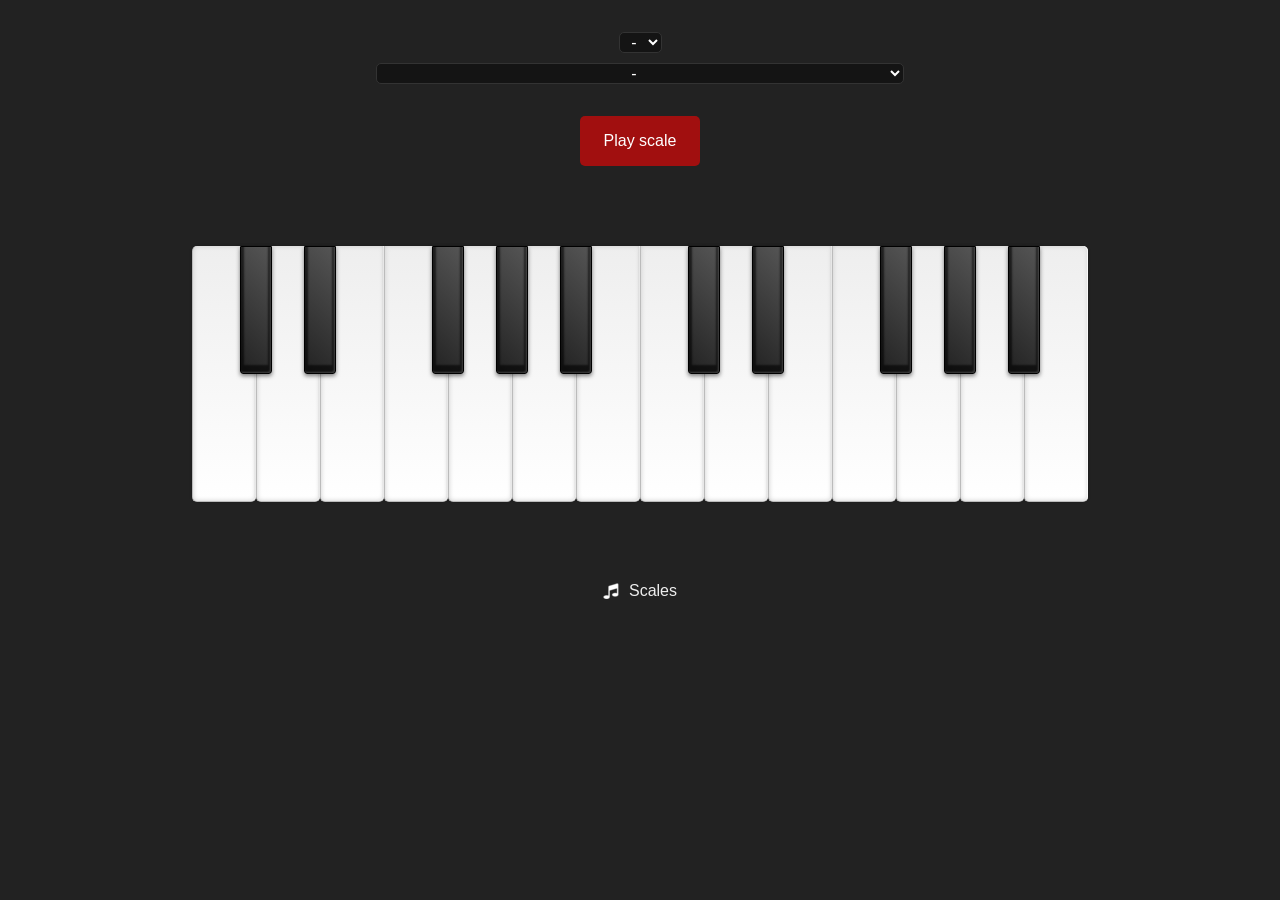
==== index.html @ a572e0eb "test upload" ====
<!DOCTYPE html>
<html lang="en">
<head>
  <meta charset="UTF-8">
  <meta name="viewport" content="width=device-width, initial-scale=1.0">
  <link rel="stylesheet" href="styles.css">
  <link rel="icon" href="https://www.scales-chords.com/favicon.ico">
  <script src="index.js" defer></script>
  <script src="defer.js" defer></script>
  <title>Scales</title>
</head>
<body>
  <div id="selection-container">
    <div id="root-select-container">
      <select id="root-select" class="no-select">
        <option value="" disabled selected>-</option>
        <option value="C">C</option>
        <option value="C#">C♯</option>
        <option value="Db">D♭</option>
        <option value="D">D</option>
        <option value="D#">D♯</option>
        <option value="Eb">E♭</option>
        <option value="E">E</option>
        <option value="E#">E♯</option>
        <option value="Fb">F♭</option>
        <option value="F">F</option>
        <option value="F#">F♯</option>
        <option value="Gb">G♭</option>
        <option value="G">G</option>
        <option value="G#">G♯</option>
        <option value="Ab">A♭</option>
        <option value="A">A</option>
        <option value="A#">A♯</option>
        <option value="Bb">B♭</option>
        <option value="B">B</option>
        <option value="B#">B♯</option>
        <option value="Cb">C♭</option>
      </select>
    </div>
    <div id="scale-select-container">
      <select id="scale-select" class="no-select">
        <option value="" disabled selected>-</option>
      </select>
    </div>
  </div>
  <div id="output-container">
    <p id="output"></p>
    <button disabled id="play" onclick="playScale([currentRoot].concat(applySuite(currentRoot, currentScale)))" class="no-select">Play scale</button>
  </div>
  <div id="keys-container">
    <ul class="no-select">
      <li class="key white c" ><span></span></li>
      <li class="key black cs"><span></span></li>
      <li class="key white d" ><span></span></li>
      <li class="key black ds"><span></span></li>
      <li class="key white e" ><span></span></li>
      <li class="key white f" ><span></span></li>
      <li class="key black fs"><span></span></li>
      <li class="key white g" ><span></span></li>
      <li class="key black gs"><span></span></li>
      <li class="key white a" ><span></span></li>
      <li class="key black as"><span></span></li>
      <li class="key white b" ><span></span></li>
      <li class="key white c" ><span></span></li>
      <li class="key black cs"><span></span></li>
      <li class="key white d" ><span></span></li>
      <li class="key black ds"><span></span></li>
      <li class="key white e" ><span></span></li>
      <li class="key white f" ><span></span></li>
      <li class="key black fs"><span></span></li>
      <li class="key white g" ><span></span></li>
      <li class="key black gs"><span></span></li>
      <li class="key white a" ><span></span></li>
      <li class="key black as"><span></span></li>
      <li class="key white b" ><span></span></li> 
    </ul>
  </div>
  <footer>
    <a class="footer-link" href="./scales.json" target="_blank"><img src="./favicon.ico" alt="Scales"><span>Scales</span></a>
  </footer>
</body>
</html>
---- styles.css ----
* {
  box-sizing: border-box;
  font-family: 'Segoe UI', Tahoma, Geneva, Verdana, sans-serif;
}

p {
  color: #eee;
}

body {
  margin: 0;
  background: #222
}

ul {
  padding-inline-start: 0;
  height: 256px;
  width: calc(64px * 14);
  margin: 5em auto;
  position: relative;
  border-radius: 1em;
}

li {
  margin: 0;
  padding: 0;
  list-style: none;
  position: relative;
  float: left
}

.white {
  height: 16em;
  width: 4em;
  z-index: 1;
  border-left: 1px solid #bbb;
  border-bottom: 1px solid #bbb;
  border-radius: 0 0 5px 5px;
  box-shadow: -1px 0 0 rgba(255,255,255,0.8) inset,0 0 5px #ccc inset,0 0 3px rgba(0,0,0,0.2);
  background: linear-gradient(to bottom,#eee 0%,#fff 100%)
}


.black {
  height:8em;
  width:2em;
  margin:0 0 0 -1em;
  z-index:2;
  border:1px solid #000;
  border-radius:0 0 3px 3px;
  box-shadow:-1px -1px 2px rgba(255,255,255,0.2) inset,0 -5px 2px 3px rgba(0,0,0,0.6) inset,0 2px 4px rgba(0,0,0,0.5);
  background:linear-gradient(45deg,#222 0%,#555 100%)
}


.d, .e, .g, .a, .b {
  margin:0 0 0 -1em
}

ul li:first-child {
  border-radius:5px 0 5px 5px
}

ul li:last-child {
  border-radius:0 5px 5px 5px
}

.white.focus {
  background: linear-gradient(to bottom,#ddd 0%,#eee 100%)
}

.black.focus {
  background: linear-gradient(45deg,#111 0%,#444 100%)
}

.white.focus-root {
  background: linear-gradient(to bottom,#ccc 0%,#ddd 100%)
}

.black.focus-root {
  background: linear-gradient(45deg,#000 0%,#333 100%)
}

span {
  display: table;
  margin: 0 auto 0 auto;
  height: 100%;
  vertical-align: middle;
}

.white > span {
  padding-top: 230%;
}

.black > span {
  padding-top: 170%;
  color: #eee;
}

.no-select {
  user-select: none;
}

button {
  background-color: rgb(161, 15, 15);
  border-radius: 5px;
  border: none;
  color: white;
  padding: 1em 1.5em;
  text-align: center;
  text-decoration: none;
  display: inline-block;
  font-size: 16px;
  cursor: pointer;
}

button:hover {
  background-color: rgb(173, 38, 38);
}

button:active {
  background-color: rgb(107, 10, 10);
}

select {
  background-color: #141414;
  border-radius: 5px;
  border: #333 solid .1px;
  color: white;
  text-align: center;
  text-decoration: none;
  display: inline-block;
  font-size: 16px;
}

::-webkit-scrollbar {
  display: none;
}

#selection-container, #output-container {
  display: flex;
  flex-direction: column;
  align-items: center;
}

#selection-container {
  margin-top: 2em;
}

#scale-select-container {
  margin-top: 10px;
}

footer {
  display: flex;
  flex-direction: row;
  flex-wrap: wrap;
  align-content: center;
  justify-content: center;
  align-items: center;
}

footer * {
  color: #eee;
}

.footer-link {
  display: flex;
  flex-direction: row;
  align-items: center;
  text-decoration: none;
  font-size: 1em;
}

.footer-link * {
  margin: 0 5px;
}
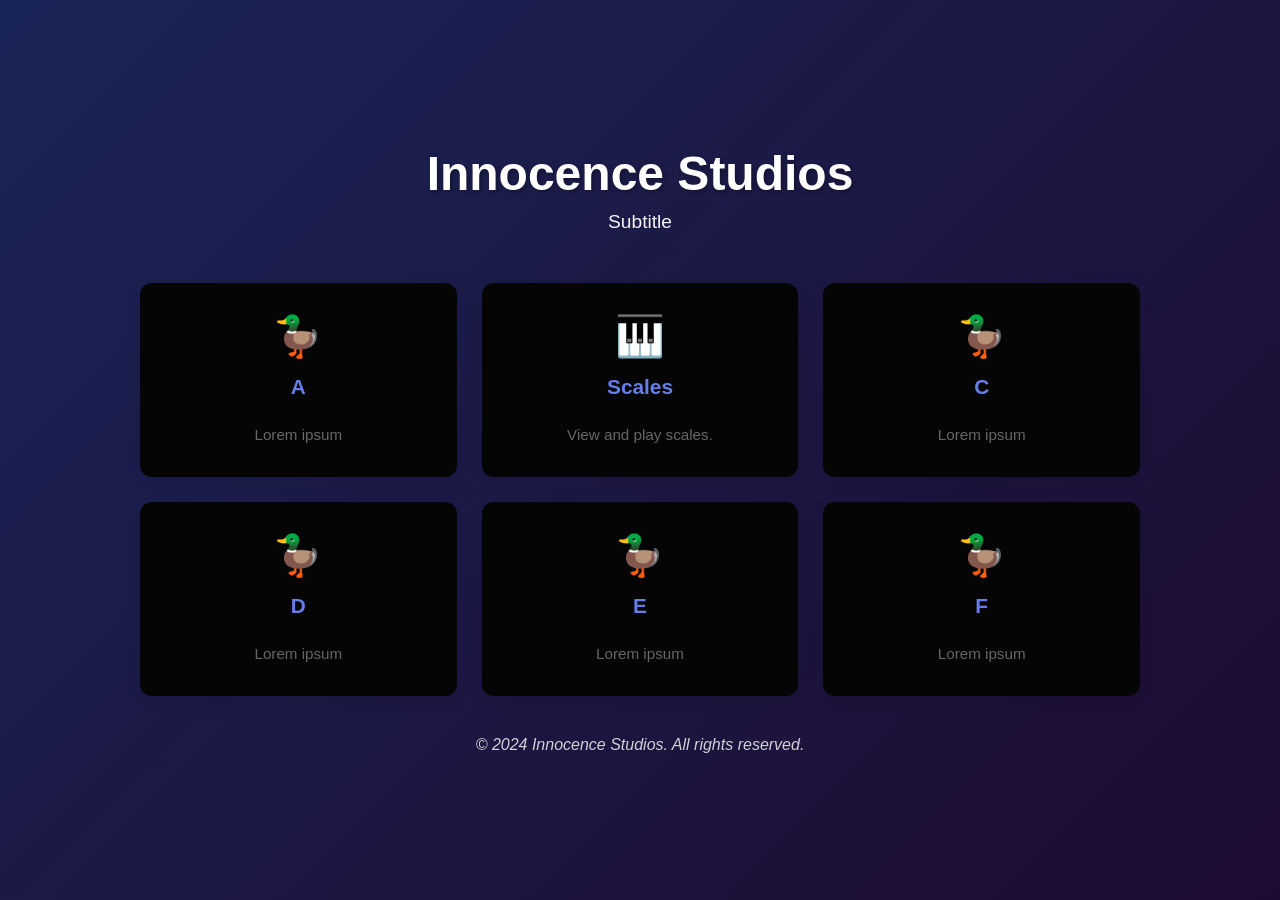
==== commit 9892f47a: "Added homepage" ====
--- a/index.html
+++ b/index.html
@@ -4,79 +4,68 @@
   <meta charset="UTF-8">
   <meta name="viewport" content="width=device-width, initial-scale=1.0">
   <link rel="stylesheet" href="styles.css">
-  <link rel="icon" href="https://www.scales-chords.com/favicon.ico">
-  <script src="index.js" defer></script>
-  <script src="defer.js" defer></script>
-  <title>Scales</title>
+  <title>Innocence Studios</title>
 </head>
 <body>
-  <div id="selection-container">
-    <div id="root-select-container">
-      <select id="root-select" class="no-select">
-        <option value="" disabled selected>-</option>
-        <option value="C">C</option>
-        <option value="C#">C♯</option>
-        <option value="Db">D♭</option>
-        <option value="D">D</option>
-        <option value="D#">D♯</option>
-        <option value="Eb">E♭</option>
-        <option value="E">E</option>
-        <option value="E#">E♯</option>
-        <option value="Fb">F♭</option>
-        <option value="F">F</option>
-        <option value="F#">F♯</option>
-        <option value="Gb">G♭</option>
-        <option value="G">G</option>
-        <option value="G#">G♯</option>
-        <option value="Ab">A♭</option>
-        <option value="A">A</option>
-        <option value="A#">A♯</option>
-        <option value="Bb">B♭</option>
-        <option value="B">B</option>
-        <option value="B#">B♯</option>
-        <option value="Cb">C♭</option>
-      </select>
+  <div class="container">
+    <div class="header">
+      <h1>Innocence Studios</h1>
+      <p>Subtitle</p>
     </div>
-    <div id="scale-select-container">
-      <select id="scale-select" class="no-select">
-        <option value="" disabled selected>-</option>
-      </select>
+    
+    <div class="links-grid">
+      <div class="link-card">
+        <a href="">
+          <div class="icon">🦆</div>
+          <h3>A</h3>
+          <p>Lorem ipsum</p>
+        </a>
+      </div>
+      
+      <div class="link-card">
+        <a href="/scales">
+          <div class="icon">🎹</div>
+          <h3>Scales</h3>
+          <p>View and play scales.</p>
+        </a>
+      </div>
+      
+      <div class="link-card">
+        <a href="">
+          <div class="icon">🦆</div>
+          <h3>C</h3>
+          <p>Lorem ipsum</p>
+        </a>
+      </div>
+      
+      <div class="link-card">
+        <a href="">
+          <div class="icon">🦆</div>
+          <h3>D</h3>
+          <p>Lorem ipsum</p>
+        </a>
+      </div>
+      
+      <div class="link-card">
+        <a href="">
+          <div class="icon">🦆</div>
+          <h3>E</h3>
+          <p>Lorem ipsum</p>
+        </a>
+      </div>
+      
+      <div class="link-card">
+        <a href="">
+          <div class="icon">🦆</div>
+          <h3>F</h3>
+          <p>Lorem ipsum</p>
+        </a>
+      </div>
+    </div>
+    
+    <div class="footer">
+      <p><i>&copy; 2024 Innocence Studios. All rights reserved.</i></p>
     </div>
   </div>
-  <div id="output-container">
-    <p id="output"></p>
-    <button disabled id="play" onclick="playScale([currentRoot].concat(applySuite(currentRoot, currentScale)))" class="no-select">Play scale</button>
-  </div>
-  <div id="keys-container">
-    <ul class="no-select">
-      <li class="key white c" ><span></span></li>
-      <li class="key black cs"><span></span></li>
-      <li class="key white d" ><span></span></li>
-      <li class="key black ds"><span></span></li>
-      <li class="key white e" ><span></span></li>
-      <li class="key white f" ><span></span></li>
-      <li class="key black fs"><span></span></li>
-      <li class="key white g" ><span></span></li>
-      <li class="key black gs"><span></span></li>
-      <li class="key white a" ><span></span></li>
-      <li class="key black as"><span></span></li>
-      <li class="key white b" ><span></span></li>
-      <li class="key white c" ><span></span></li>
-      <li class="key black cs"><span></span></li>
-      <li class="key white d" ><span></span></li>
-      <li class="key black ds"><span></span></li>
-      <li class="key white e" ><span></span></li>
-      <li class="key white f" ><span></span></li>
-      <li class="key black fs"><span></span></li>
-      <li class="key white g" ><span></span></li>
-      <li class="key black gs"><span></span></li>
-      <li class="key white a" ><span></span></li>
-      <li class="key black as"><span></span></li>
-      <li class="key white b" ><span></span></li> 
-    </ul>
-  </div>
-  <footer>
-    <a class="footer-link" href="./scales.json" target="_blank"><img src="./favicon.ico" alt="Scales"><span>Scales</span></a>
-  </footer>
 </body>
 </html>
--- a/styles.css
+++ b/styles.css
@@ -1,177 +1,93 @@
+
 * {
+  margin: 0;
+  padding: 0;
   box-sizing: border-box;
-  font-family: 'Segoe UI', Tahoma, Geneva, Verdana, sans-serif;
-}
-
-p {
-  color: #eee;
 }
 
 body {
-  margin: 0;
-  background: #222
+  font-family: 'Segoe UI', Tahoma, Geneva, Verdana, sans-serif;
+  background: linear-gradient(135deg, #1a2557 0%, #1e0b31 100%);
+  min-height: 100vh;
+  display: flex;
+  align-items: center;
+  justify-content: center;
+  padding: 20px;
 }
 
-ul {
-  padding-inline-start: 0;
-  height: 256px;
-  width: calc(64px * 14);
-  margin: 5em auto;
-  position: relative;
-  border-radius: 1em;
+.container {
+  max-width: 1000px;
+  width: 100%;
 }
 
-li {
-  margin: 0;
-  padding: 0;
-  list-style: none;
-  position: relative;
-  float: left
+.header {
+  text-align: center;
+  color: white;
+  margin-bottom: 50px;
 }
 
-.white {
-  height: 16em;
-  width: 4em;
-  z-index: 1;
-  border-left: 1px solid #bbb;
-  border-bottom: 1px solid #bbb;
-  border-radius: 0 0 5px 5px;
-  box-shadow: -1px 0 0 rgba(255,255,255,0.8) inset,0 0 5px #ccc inset,0 0 3px rgba(0,0,0,0.2);
-  background: linear-gradient(to bottom,#eee 0%,#fff 100%)
+.header h1 {
+  font-size: 3rem;
+  margin-bottom: 10px;
+  text-shadow: 2px 2px 4px rgba(0,0,0,0.3);
 }
 
-
-.black {
-  height:8em;
-  width:2em;
-  margin:0 0 0 -1em;
-  z-index:2;
-  border:1px solid #000;
-  border-radius:0 0 3px 3px;
-  box-shadow:-1px -1px 2px rgba(255,255,255,0.2) inset,0 -5px 2px 3px rgba(0,0,0,0.6) inset,0 2px 4px rgba(0,0,0,0.5);
-  background:linear-gradient(45deg,#222 0%,#555 100%)
+.header p {
+  font-size: 1.2rem;
+  opacity: 0.95;
 }
 
-
-.d, .e, .g, .a, .b {
-  margin:0 0 0 -1em
+.links-grid {
+  display: grid;
+  grid-template-columns: repeat(auto-fit, minmax(250px, 1fr));
+  gap: 25px;
+  margin-bottom: 40px;
 }
 
-ul li:first-child {
-  border-radius:5px 0 5px 5px
-}
-
-ul li:last-child {
-  border-radius:0 5px 5px 5px
-}
-
-.white.focus {
-  background: linear-gradient(to bottom,#ddd 0%,#eee 100%)
-}
-
-.black.focus {
-  background: linear-gradient(45deg,#111 0%,#444 100%)
-}
-
-.white.focus-root {
-  background: linear-gradient(to bottom,#ccc 0%,#ddd 100%)
-}
-
-.black.focus-root {
-  background: linear-gradient(45deg,#000 0%,#333 100%)
-}
-
-span {
-  display: table;
-  margin: 0 auto 0 auto;
-  height: 100%;
-  vertical-align: middle;
-}
-
-.white > span {
-  padding-top: 230%;
-}
-
-.black > span {
-  padding-top: 170%;
-  color: #eee;
-}
-
-.no-select {
-  user-select: none;
-}
-
-button {
-  background-color: rgb(161, 15, 15);
-  border-radius: 5px;
-  border: none;
-  color: white;
-  padding: 1em 1.5em;
+.link-card {
+  background: #050505;
+  border-radius: 12px;
+  padding: 30px;
   text-align: center;
-  text-decoration: none;
-  display: inline-block;
-  font-size: 16px;
+  transition: transform 0.3s ease, box-shadow 0.3s ease;
+  box-shadow: 0 4px 15px rgba(0,0,0,0.1);
   cursor: pointer;
 }
 
-button:hover {
-  background-color: rgb(173, 38, 38);
+.link-card:hover {
+  background: #060606;
+  transform: scale(1.05);
+  box-shadow: 0 8px 25px rgba(0,0,0,0.2);
 }
 
-button:active {
-  background-color: rgb(107, 10, 10);
-}
-
-select {
-  background-color: #141414;
-  border-radius: 5px;
-  border: #333 solid .1px;
-  color: white;
-  text-align: center;
+.link-card a {
   text-decoration: none;
-  display: inline-block;
-  font-size: 16px;
-}
-
-::-webkit-scrollbar {
-  display: none;
-}
-
-#selection-container, #output-container {
+  color: #333;
   display: flex;
   flex-direction: column;
   align-items: center;
+  gap: 15px;
 }
 
-#selection-container {
-  margin-top: 2em;
+.link-card .icon {
+  font-size: 2.5rem;
 }
 
-#scale-select-container {
-  margin-top: 10px;
+.link-card h3 {
+  font-size: 1.3rem;
+  color: #667eea;
+  margin-bottom: 10px;
 }
 
-footer {
-  display: flex;
-  flex-direction: row;
-  flex-wrap: wrap;
-  align-content: center;
-  justify-content: center;
-  align-items: center;
+.link-card p {
+  color: #666;
+  font-size: 0.95rem;
+  line-height: 1.5;
 }
 
-footer * {
-  color: #eee;
-}
-
-.footer-link {
-  display: flex;
-  flex-direction: row;
-  align-items: center;
-  text-decoration: none;
-  font-size: 1em;
-}
-
-.footer-link * {
-  margin: 0 5px;
+.footer {
+  text-align: center;
+  color: white;
+  opacity: 0.8;
+  margin-top: 40px;
 }
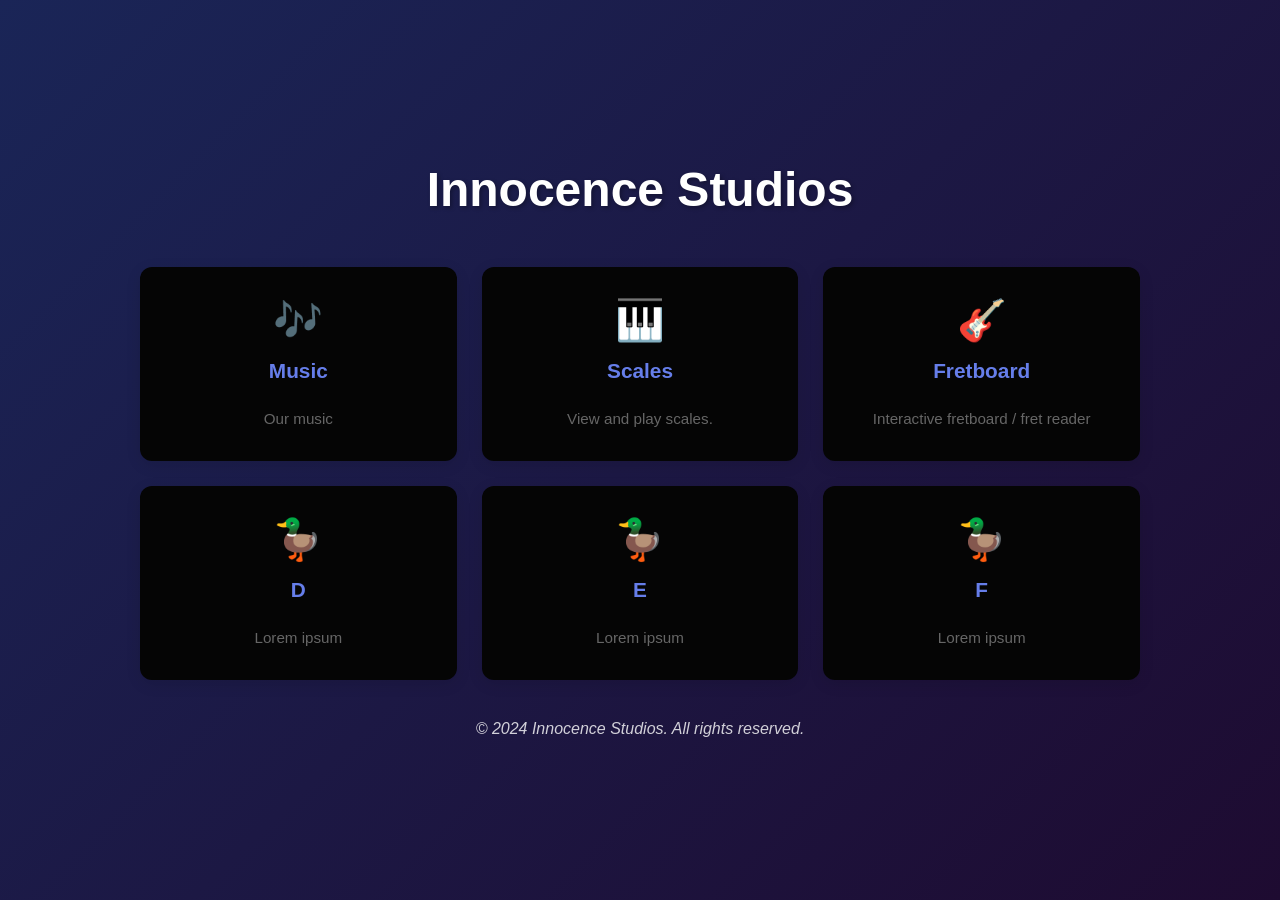
==== commit 94dec338: "Added fret reader and music pages" ====
--- a/index.html
+++ b/index.html
@@ -8,17 +8,16 @@
 </head>
 <body>
   <div class="container">
-    <div class="header">
+    <header>
       <h1>Innocence Studios</h1>
-      <p>Subtitle</p>
-    </div>
+    </header>
     
     <div class="links-grid">
       <div class="link-card">
-        <a href="">
-          <div class="icon">🦆</div>
-          <h3>A</h3>
-          <p>Lorem ipsum</p>
+        <a href="./music">
+          <div class="icon">🎶</div>
+          <h3>Music</h3>
+          <p>Our music</p>
         </a>
       </div>
       
@@ -31,10 +30,10 @@
       </div>
       
       <div class="link-card">
-        <a href="">
-          <div class="icon">🦆</div>
-          <h3>C</h3>
-          <p>Lorem ipsum</p>
+        <a href="./fretboard">
+          <div class="icon">🎸</div>
+          <h3>Fretboard</h3>
+          <p>Interactive fretboard / fret reader</p>
         </a>
       </div>
       
--- a/styles.css
+++ b/styles.css
@@ -20,19 +20,19 @@
   width: 100%;
 }
 
-.header {
+header {
   text-align: center;
   color: white;
   margin-bottom: 50px;
 }
 
-.header h1 {
+header h1 {
   font-size: 3rem;
   margin-bottom: 10px;
   text-shadow: 2px 2px 4px rgba(0,0,0,0.3);
 }
 
-.header p {
+header p {
   font-size: 1.2rem;
   opacity: 0.95;
 }
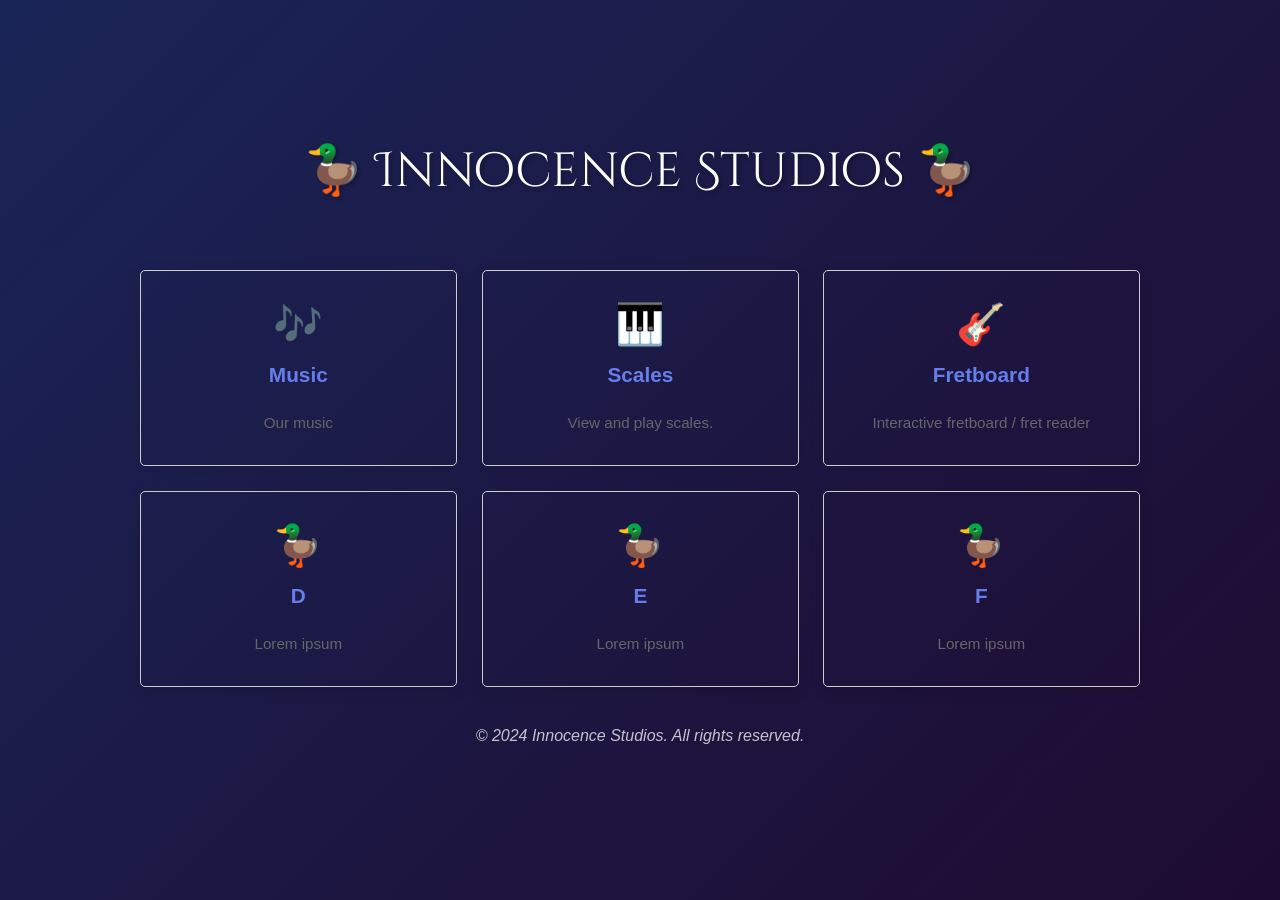
==== commit 6f596a67: "CSS additions, some tweaks" ====
--- a/index.html
+++ b/index.html
@@ -2,17 +2,23 @@
 <html lang="en">
 <head>
   <meta charset="UTF-8">
+  <link rel="icon" href="./favicon.ico">
   <meta name="viewport" content="width=device-width, initial-scale=1.0">
   <link rel="stylesheet" href="styles.css">
+  <link rel="stylesheet" href="global.css">
+  <link rel="preconnect" href="https://fonts.googleapis.com">
+  <link rel="preconnect" href="https://fonts.gstatic.com" crossorigin>
+  <link href="https://fonts.googleapis.com/css2?family=Cinzel+Decorative:wght@400;700;900&family=Cinzel:wght@400..900&display=swap" rel="stylesheet">
+  <script src="./3d.js" defer></script>
   <title>Innocence Studios</title>
 </head>
 <body>
   <div class="container">
     <header>
-      <h1>Innocence Studios</h1>
+      <h1>🦆 Innocence Studios 🦆</h1>
     </header>
     
-    <div class="links-grid">
+    <div class="links-grid no-select">
       <div class="link-card">
         <a href="./music">
           <div class="icon">🎶</div>
@@ -62,9 +68,9 @@
       </div>
     </div>
     
-    <div class="footer">
+    <footer>
       <p><i>&copy; 2024 Innocence Studios. All rights reserved.</i></p>
-    </div>
+    </footer>
   </div>
 </body>
 </html>
--- a/styles.css
+++ b/styles.css
@@ -28,6 +28,9 @@
 
 header h1 {
   font-size: 3rem;
+  font-family: "Cinzel Decorative", serif;
+  font-weight: 400;
+  font-style: normal;
   margin-bottom: 10px;
   text-shadow: 2px 2px 4px rgba(0,0,0,0.3);
 }
@@ -45,19 +48,16 @@
 }
 
 .link-card {
-  background: #050505;
-  border-radius: 12px;
+  transition: transform 0.1s ease;
+  transform-style: preserve-3d;
+  will-change: transform;
+  border-radius: 5px;
+  border: 1px solid #ccc;
   padding: 30px;
   text-align: center;
   transition: transform 0.3s ease, box-shadow 0.3s ease;
   box-shadow: 0 4px 15px rgba(0,0,0,0.1);
   cursor: pointer;
-}
-
-.link-card:hover {
-  background: #060606;
-  transform: scale(1.05);
-  box-shadow: 0 8px 25px rgba(0,0,0,0.2);
 }
 
 .link-card a {
@@ -85,7 +85,23 @@
   line-height: 1.5;
 }
 
-.footer {
+.link-card:hover * {
+  transform: translateZ(10px);
+}
+
+.link-card * {
+  position: relative;
+  z-index: 1;
+  transition: transform 0.3s ease;
+}
+
+@media (prefers-reduced-motion) {
+  .link-card {
+    transform: none !important;
+  }
+}
+
+footer {
   text-align: center;
   color: white;
   opacity: 0.8;
--- a/global.css
+++ b/global.css
@@ -0,0 +1,77 @@
+* {
+  font-family: 'Segoe UI', Tahoma, Geneva, Verdana, sans-serif;
+}
+
+body {
+  margin: 0;
+  background: linear-gradient(135deg, #1a2557 0%, #1e0b31 100%);
+  height: 100%;
+  min-height: 100dvh;
+}
+
+header {
+  display: flex;
+  flex-direction: column;
+  padding: 1em;
+}
+
+header > h1 {
+  display: flex;
+  align-items: center;
+  flex-direction: column;
+  color: white;
+  text-shadow: 2px 2px 4px rgba(0,0,0,0.3);
+  margin: 0;
+}
+
+header > a {
+  text-decoration: none;
+  color: #ccc;
+  display: flex;
+  align-items: left;
+  gap: 15px;
+}
+
+p {
+  color: #eee;
+}
+
+a {
+  text-decoration: none;
+  color: #ccc;
+}
+
+.no-select {
+  user-select: none;
+}
+
+::-webkit-scrollbar {
+  display: none;
+}
+
+
+footer {
+  display: flex;
+  flex-direction: row;
+  flex-wrap: wrap;
+  align-content: center;
+  justify-content: center;
+  align-items: center;
+  margin-bottom: 2em;
+}
+
+footer * {
+  color: #eee;
+}
+
+.footer-link {
+  display: flex;
+  flex-direction: row;
+  align-items: center;
+  text-decoration: none;
+  font-size: 1em;
+}
+
+.footer-link * {
+  margin: 0 5px;
+}
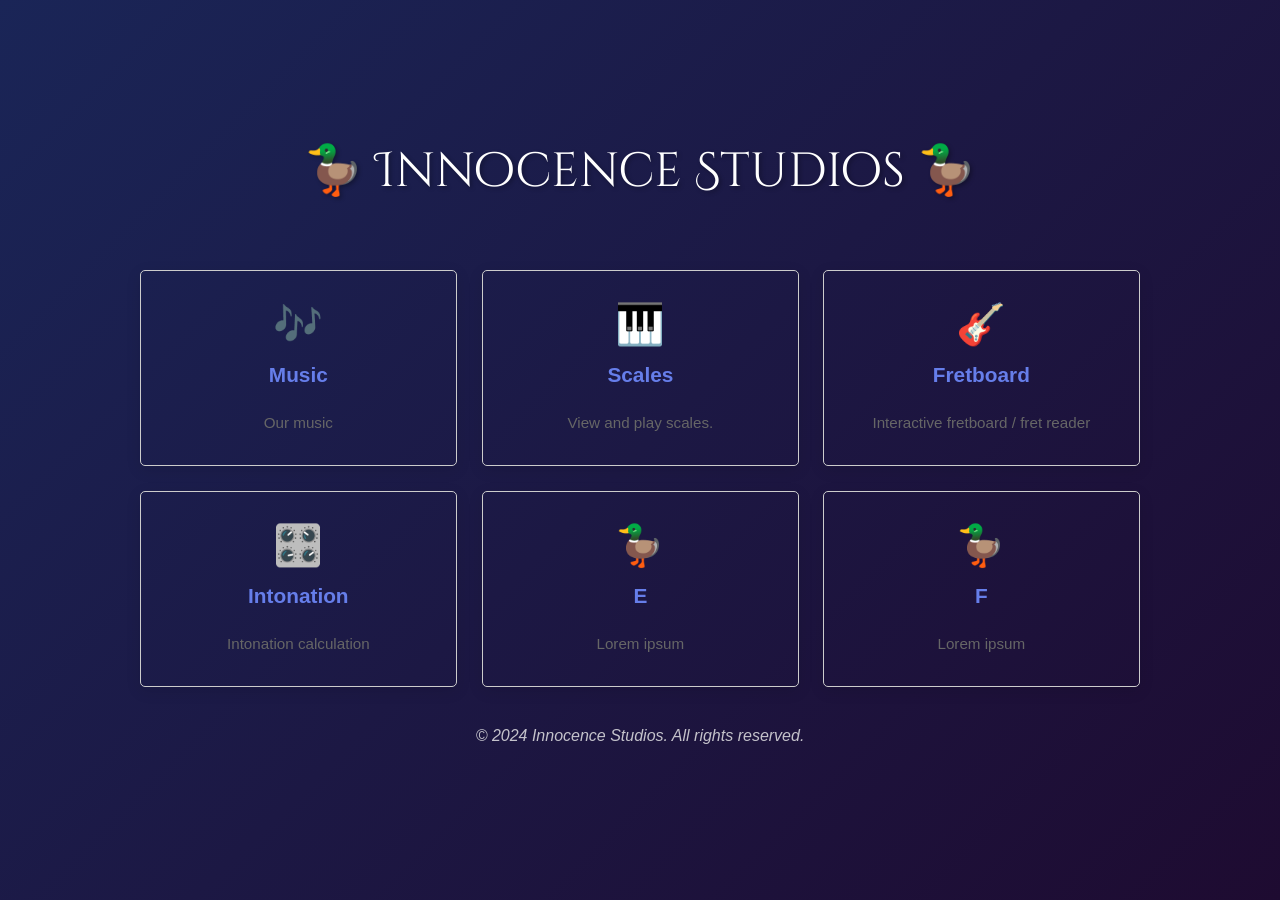
==== commit e8e21e65: "New intonation page" ====
--- a/index.html
+++ b/index.html
@@ -1,76 +1,79 @@
-<!DOCTYPE html>
-<html lang="en">
-<head>
-  <meta charset="UTF-8">
-  <link rel="icon" href="./favicon.ico">
-  <meta name="viewport" content="width=device-width, initial-scale=1.0">
-  <link rel="stylesheet" href="styles.css">
-  <link rel="stylesheet" href="global.css">
-  <link rel="preconnect" href="https://fonts.googleapis.com">
-  <link rel="preconnect" href="https://fonts.gstatic.com" crossorigin>
-  <link href="https://fonts.googleapis.com/css2?family=Cinzel+Decorative:wght@400;700;900&family=Cinzel:wght@400..900&display=swap" rel="stylesheet">
-  <script src="./3d.js" defer></script>
-  <title>Innocence Studios</title>
-</head>
-<body>
-  <div class="container">
-    <header>
-      <h1>🦆 Innocence Studios 🦆</h1>
-    </header>
-    
-    <div class="links-grid no-select">
-      <div class="link-card">
-        <a href="./music">
-          <div class="icon">🎶</div>
-          <h3>Music</h3>
-          <p>Our music</p>
-        </a>
-      </div>
-      
-      <div class="link-card">
-        <a href="/scales">
-          <div class="icon">🎹</div>
-          <h3>Scales</h3>
-          <p>View and play scales.</p>
-        </a>
-      </div>
-      
-      <div class="link-card">
-        <a href="./fretboard">
-          <div class="icon">🎸</div>
-          <h3>Fretboard</h3>
-          <p>Interactive fretboard / fret reader</p>
-        </a>
-      </div>
-      
-      <div class="link-card">
-        <a href="">
-          <div class="icon">🦆</div>
-          <h3>D</h3>
-          <p>Lorem ipsum</p>
-        </a>
-      </div>
-      
-      <div class="link-card">
-        <a href="">
-          <div class="icon">🦆</div>
-          <h3>E</h3>
-          <p>Lorem ipsum</p>
-        </a>
-      </div>
-      
-      <div class="link-card">
-        <a href="">
-          <div class="icon">🦆</div>
-          <h3>F</h3>
-          <p>Lorem ipsum</p>
-        </a>
-      </div>
-    </div>
-    
-    <footer>
-      <p><i>&copy; 2024 Innocence Studios. All rights reserved.</i></p>
-    </footer>
-  </div>
-</body>
-</html>+<!doctype html>
+<html lang="en">
+  <head>
+    <meta charset="UTF-8" />
+    <link rel="icon" href="./favicon.ico" />
+    <meta name="viewport" content="width=device-width, initial-scale=1.0" />
+    <link rel="stylesheet" href="styles.css" />
+    <link rel="stylesheet" href="global.css" />
+    <link rel="preconnect" href="https://fonts.googleapis.com" />
+    <link rel="preconnect" href="https://fonts.gstatic.com" crossorigin />
+    <link
+      href="https://fonts.googleapis.com/css2?family=Cinzel+Decorative:wght@400;700;900&family=Cinzel:wght@400..900&display=swap"
+      rel="stylesheet"
+    />
+    <script src="./3d.js" defer></script>
+    <title>Innocence Studios</title>
+  </head>
+  <body>
+    <div class="container">
+      <header>
+        <h1>🦆 Innocence Studios 🦆</h1>
+      </header>
+
+      <div class="links-grid no-select">
+        <div class="link-card">
+          <a href="./music">
+            <div class="icon">🎶</div>
+            <h3>Music</h3>
+            <p>Our music</p>
+          </a>
+        </div>
+
+        <div class="link-card">
+          <a href="/scales">
+            <div class="icon">🎹</div>
+            <h3>Scales</h3>
+            <p>View and play scales.</p>
+          </a>
+        </div>
+
+        <div class="link-card">
+          <a href="./fretboard">
+            <div class="icon">🎸</div>
+            <h3>Fretboard</h3>
+            <p>Interactive fretboard / fret reader</p>
+          </a>
+        </div>
+
+        <div class="link-card">
+          <a href="./intonation">
+            <div class="icon">🎛️</div>
+            <h3>Intonation</h3>
+            <p>Intonation calculation</p>
+          </a>
+        </div>
+
+        <div class="link-card">
+          <a href="">
+            <div class="icon">🦆</div>
+            <h3>E</h3>
+            <p>Lorem ipsum</p>
+          </a>
+        </div>
+
+        <div class="link-card">
+          <a href="">
+            <div class="icon">🦆</div>
+            <h3>F</h3>
+            <p>Lorem ipsum</p>
+          </a>
+        </div>
+      </div>
+
+      <footer>
+        <p><i>&copy; 2024 Innocence Studios. All rights reserved.</i></p>
+      </footer>
+    </div>
+  </body>
+</html>
--- a/global.css
+++ b/global.css
@@ -1,5 +1,16 @@
-* {
-  font-family: 'Segoe UI', Tahoma, Geneva, Verdana, sans-serif;
+p,
+a,
+span,
+h1,
+h2,
+h3,
+h4,
+h5,
+table,
+select,
+div,
+button {
+  font-family: "Segoe UI", Tahoma, Geneva, Verdana, sans-serif;
 }
 
 body {
@@ -20,7 +31,7 @@
   align-items: center;
   flex-direction: column;
   color: white;
-  text-shadow: 2px 2px 4px rgba(0,0,0,0.3);
+  text-shadow: 2px 2px 4px rgba(0, 0, 0, 0.3);
   margin: 0;
 }
 
@@ -49,7 +60,6 @@
   display: none;
 }
 
-
 footer {
   display: flex;
   flex-direction: row;
@@ -57,6 +67,7 @@
   align-content: center;
   justify-content: center;
   align-items: center;
+  gap: 1em;
   margin-bottom: 2em;
 }
 
